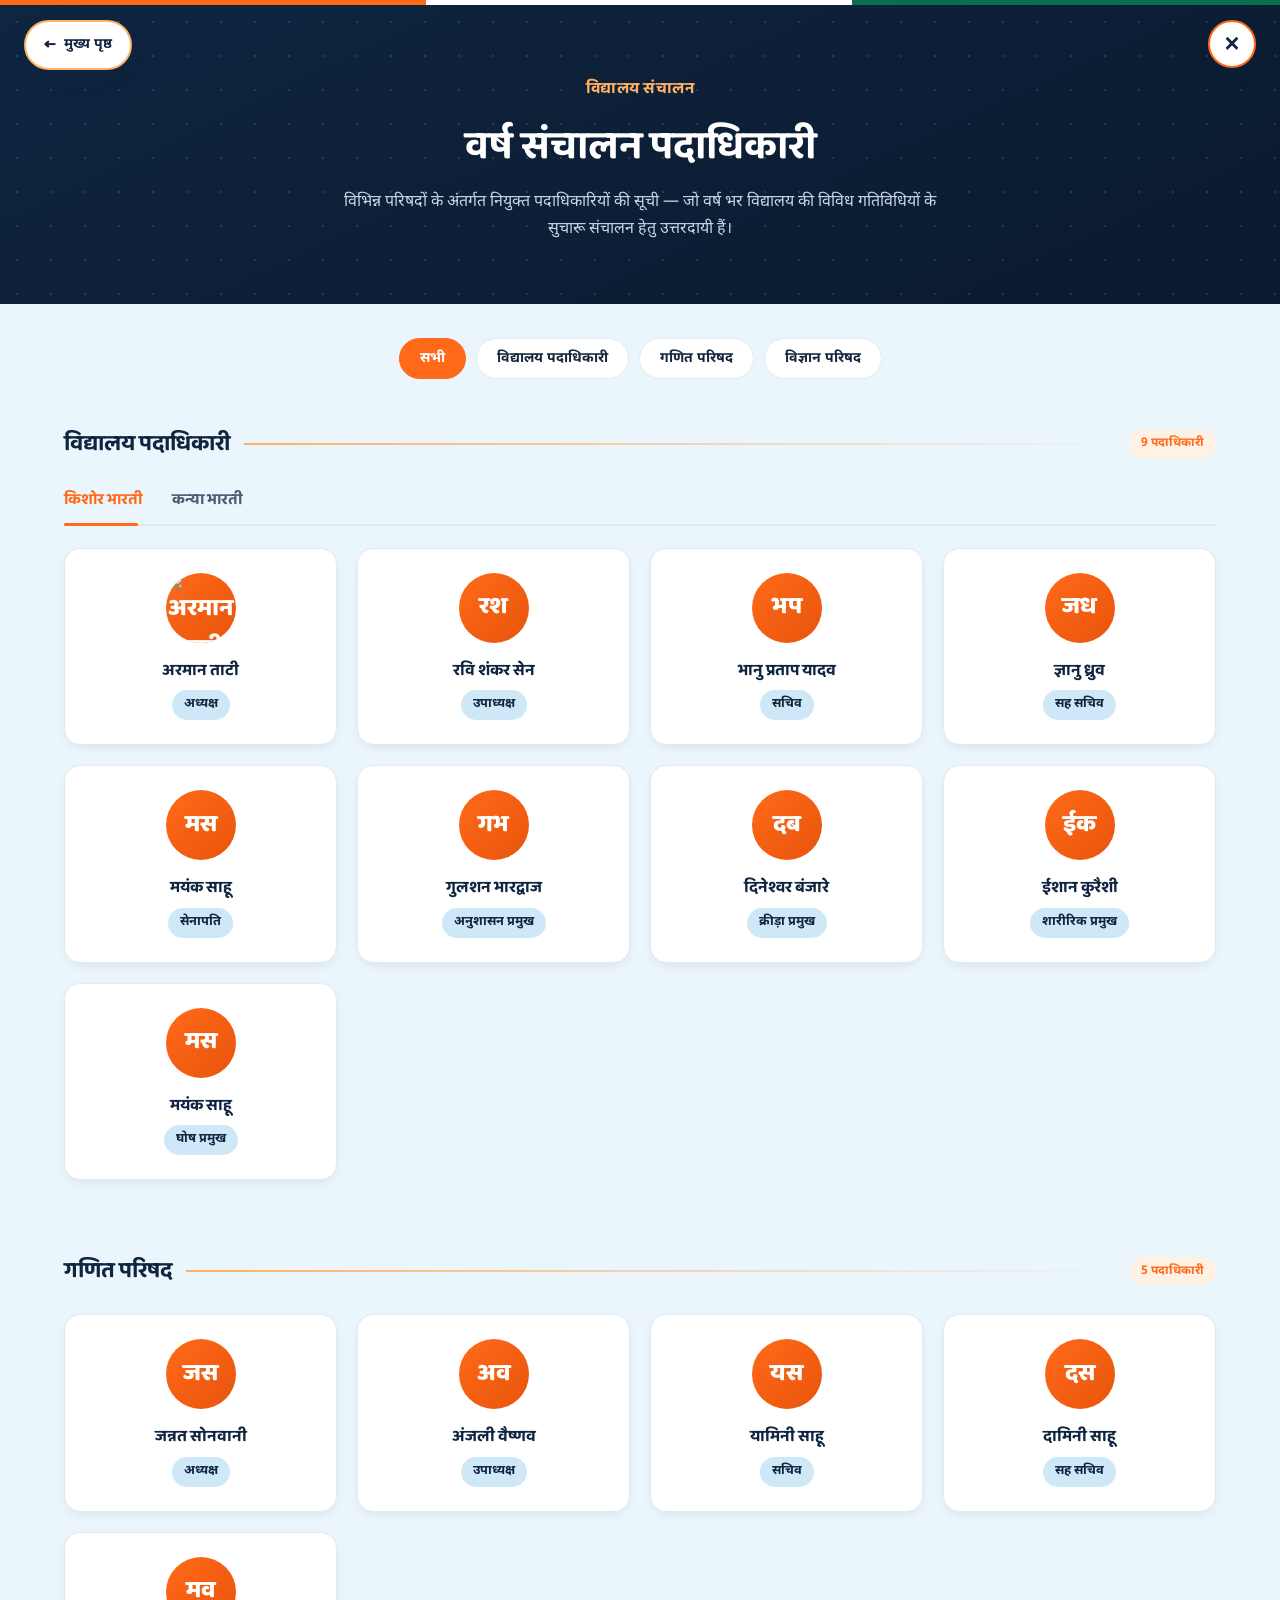
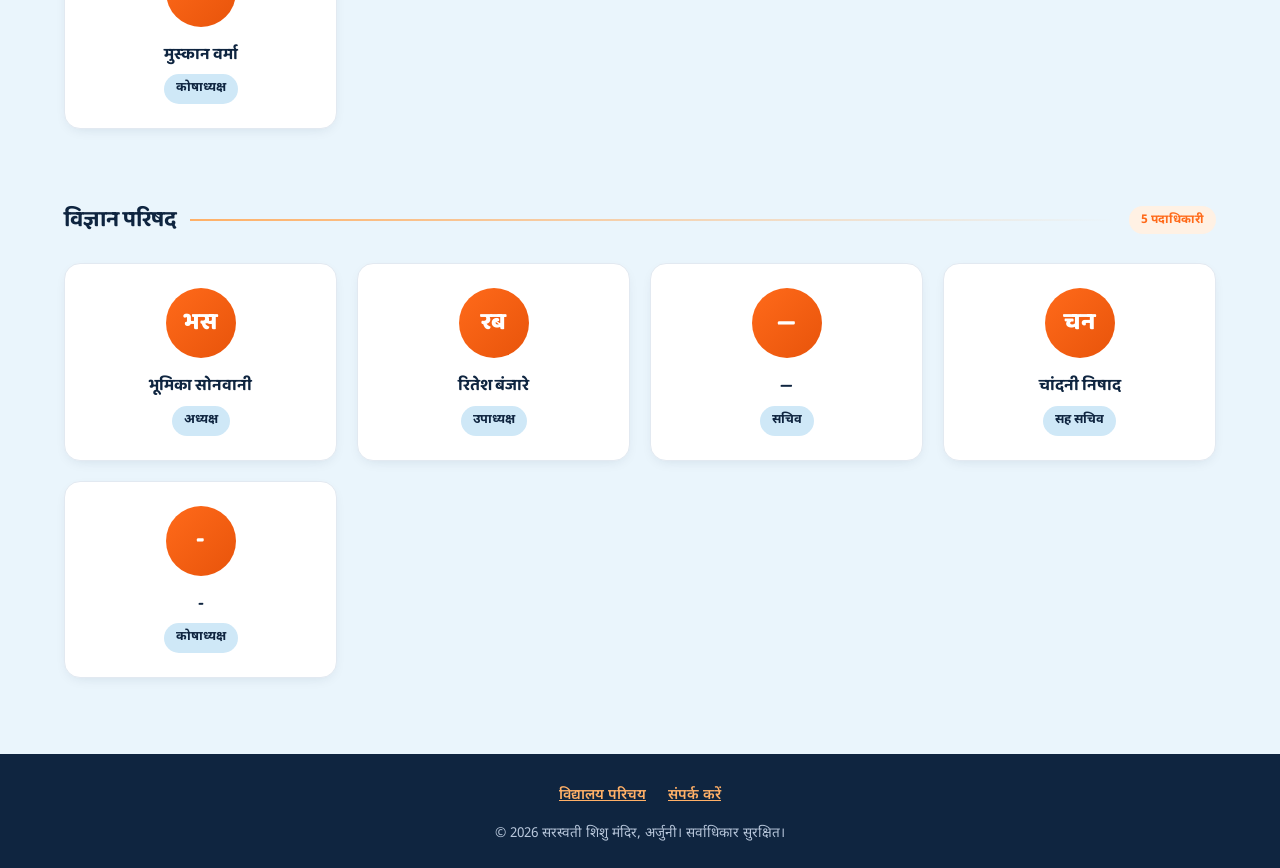
==== padadhikari.html @ 6538bbbd "Change photo URL for अरमान ताटी Updated the photo URL for 'अरमान ताटी' in the members list." ====
<!DOCTYPE html>
<html lang="hi">
<head>
<meta charset="UTF-8">
<meta name="viewport" content="width=device-width, initial-scale=1.0">
<title>वार्षिक संचालन पदाधिकारी | सरस्वती शिशु मंदिर, अर्जुनी</title>
<meta name="description" content="सरस्वती शिशु मंदिर, अर्जुनी की विभिन्न परिषदों के वार्षिक संचालन पदाधिकारियों की सूची।">
<meta name="theme-color" content="#0F2540">

<link rel="preconnect" href="https://fonts.googleapis.com">
<link rel="preconnect" href="https://fonts.gstatic.com" crossorigin>
<link href="https://fonts.googleapis.com/css2?family=Baloo+2:wght@500;600;700;800&family=Noto+Sans+Devanagari:wght@400;500;600;700;800&display=swap" rel="stylesheet">
<link rel="stylesheet" href="https://cdnjs.cloudflare.com/ajax/libs/font-awesome/6.5.1/css/all.min.css">

<style>
/* =============================================================
   वार्षिक संचालन पदाधिकारी — यह पेज मुख्य वेबसाइट के समान रंग-योजना
   (साफरन / नेवी / स्काई) और टाइपोग्राफी का उपयोग करता है, ताकि
   दोनों पेज एक ही ब्रांड अनुभव दें। यह पूरी तरह स्वतंत्र सिंगल फ़ाइल है।
   ============================================================= */
:root{
  --saffron:#FF6A1A; --saffron-light:#FFB067; --saffron-soft:#FFF1E4;
  --navy:#0F2540; --navy-light:#1B3A5E; --sky:#EAF5FC; --sky-mid:#CFE8F7;
  --gold:#C89B3C; --green-accent:#0B6E4F; --white:#FFFFFF; --ink:#16263D; --ink-soft:#4C5C72;
  --border-soft:#E2E9F1; --bg:#fff; --bg-alt:var(--sky); --surface:#fff;
  --shadow:0 10px 30px -12px rgba(15,37,64,.18); --shadow-sm:0 4px 14px -6px rgba(15,37,64,.15);
  --font-display:'Baloo 2','Noto Sans Devanagari',sans-serif; --font-body:'Noto Sans Devanagari','Baloo 2',sans-serif;
  --radius-md:16px; --radius-lg:26px; --transition:.35s cubic-bezier(.4,0,.2,1);
}
*{box-sizing:border-box;margin:0;padding:0}
body{font-family:var(--font-body);background:var(--bg-alt);color:var(--ink);line-height:1.7}
h1,h2,h3,h4{font-family:var(--font-display);color:var(--navy)}
.container{max-width:1200px;margin:0 auto;padding:0 24px}
:focus-visible{outline:3px solid var(--saffron);outline-offset:3px}

.tricolor-strip{height:5px;width:100%;background:linear-gradient(90deg,var(--saffron) 0 33.3%,#fff 33.3% 66.6%,var(--green-accent) 66.6% 100%)}

/* ---- Page header / hero ---- */
.page-hero{
  position:relative; background:linear-gradient(155deg,var(--navy),#0a1a2e);
  padding:70px 0 60px; color:#fff; text-align:center; overflow:hidden;
}
.page-hero::before{
  content:''; position:absolute; inset:0; opacity:.12; background-size:34px 34px;
  background-image: radial-gradient(circle, #fff 1.5px, transparent 1.5px);
}
.page-hero .eyebrow{color:var(--saffron-light); font-weight:700; font-family:var(--font-display); letter-spacing:.5px}
.page-hero h1{font-size:clamp(1.6rem,3.6vw,2.5rem); color:#fff; margin:10px 0 8px; position:relative}
.page-hero p{color:#C8D6E8; max-width:600px; margin:0 auto; position:relative}

.close-btn{
  position:fixed; top:20px; right:24px; z-index:600;
  width:48px; height:48px; border-radius:50%; background:var(--white); color:var(--navy);
  display:flex; align-items:center; justify-content:center; font-size:1.6rem; line-height:1; text-decoration:none;
  box-shadow:var(--shadow); transition:var(--transition); border:2px solid var(--saffron); font-family:Arial,sans-serif; font-weight:700;
}
.close-btn:hover{background:var(--saffron); color:#fff; transform:rotate(90deg)}

.home-link{
  position:fixed; top:20px; left:24px; z-index:600;
  display:flex; align-items:center; gap:8px; padding:11px 18px; border-radius:30px;
  background:var(--white); color:var(--navy); font-weight:700; font-size:.88rem; text-decoration:none;
  box-shadow:var(--shadow); transition:var(--transition); border:2px solid var(--saffron-light);
}
.home-link:hover{background:var(--saffron); color:#fff; border-color:var(--saffron)}
.home-link span.arrow{font-size:1.05rem; line-height:1}

/* ---- Filters ---- */
.filter-bar{ padding:34px 0 10px; }
.filter-chips{display:flex;flex-wrap:wrap;gap:10px;justify-content:center}
.filter-chip{
  padding:10px 20px; border-radius:30px; font-weight:700; font-size:.88rem; font-family:var(--font-body);
  background:var(--surface); border:1px solid var(--border-soft); transition:var(--transition); cursor:pointer; color:var(--ink);
}
.filter-chip:hover{border-color:var(--saffron); color:var(--saffron)}
.filter-chip.active{background:var(--saffron); color:#fff; border-color:var(--saffron)}

/* ---- Sliding-underline gender tabs (केवल विद्यालय पदाधिकारी के अंदर उपयोग होता है) ---- */
.gender-tabs-wrap{
  display:flex; align-items:center; gap:30px; margin-bottom:22px;
  border-bottom:2px solid var(--border-soft); position:relative;
}
.gender-tab{
  font-family:var(--font-display); font-weight:700; font-size:.98rem; color:var(--ink-soft);
  cursor:pointer; transition:var(--transition); user-select:none; padding:0 0 12px; background:none; border:none;
}
.gender-tab:hover{color:var(--saffron)}
.gender-tab.active{color:var(--saffron)}
.gender-tabs-underline{
  position:absolute; bottom:-2px; left:0; height:3px; background:var(--saffron);
  border-radius:3px; transition:left .35s cubic-bezier(.4,0,.2,1), width .35s cubic-bezier(.4,0,.2,1);
}

/* ---- Council sections ---- */
.council-block{padding:36px 0}
.council-title{
  display:flex; align-items:center; gap:14px; margin-bottom:24px;
}
.council-title h2{font-size:1.4rem}
.council-title .line{flex:1; height:2px; background:linear-gradient(90deg,var(--saffron-light),transparent)}
.council-badge{
  font-size:.75rem; font-weight:700; background:var(--saffron-soft); color:var(--saffron);
  padding:4px 12px; border-radius:20px;
}

.officer-grid{display:grid; grid-template-columns:repeat(auto-fill,minmax(230px,1fr)); gap:20px}
.officer-card{
  background:var(--surface); border:1px solid var(--border-soft); border-radius:var(--radius-md);
  padding:24px 20px; text-align:center; box-shadow:var(--shadow-sm); transition:var(--transition);
}
.officer-card:hover{transform:translateY(-6px); box-shadow:var(--shadow); border-color:var(--saffron)}
.officer-avatar{
  width:70px; height:70px; border-radius:50%; margin:0 auto 14px; display:flex; align-items:center; justify-content:center;
  background:linear-gradient(135deg,var(--saffron),#E8540B); color:#fff; font-size:1.5rem; font-family:var(--font-display); font-weight:800;
  overflow:hidden;
}
.officer-avatar img{width:100%; height:100%; object-fit:cover; display:block}
.officer-card h3{font-size:1.02rem; margin-bottom:6px}
.officer-post{
  display:inline-block; font-size:.8rem; font-weight:700; color:var(--navy); background:var(--sky-mid);
  padding:4px 12px; border-radius:20px;
}

.empty-msg{text-align:center; color:var(--ink-soft); padding:40px 0}

footer{background:var(--navy); color:#B7C6DA; text-align:center; padding:30px 24px 22px; margin-top:40px; font-size:.85rem}
footer a{color:var(--saffron-light); font-weight:600}
.footer-links{display:flex; gap:22px; justify-content:center; margin-bottom:14px; flex-wrap:wrap}
.footer-links a{font-size:.9rem}
</style>
</head>
<body>

<a href="index.html" class="home-link" aria-label="मुख्य पृष्ठ पर जाएँ" title="मुख्य पृष्ठ पर जाएँ">
  <span class="arrow">&larr;</span> मुख्य पृष्ठ
</a>

<a href="index.html" class="close-btn" aria-label="मुख्य पृष्ठ पर वापस जाएँ" title="बंद करें">
  &times;
</a>

<div class="tricolor-strip"></div>

<header class="page-hero">
  <div class="container">
    <span class="eyebrow">विद्यालय संचालन</span>
    <h1>वर्ष संचालन पदाधिकारी</h1>
    <p>विभिन्न परिषदों के अंतर्गत नियुक्त पदाधिकारियों की सूची — जो वर्ष भर विद्यालय की विविध गतिविधियों के सुचारू संचालन हेतु उत्तरदायी हैं।</p>
  </div>
</header>

<section class="filter-bar container">
  <div class="filter-chips" id="filterChips"></div>
</section>

<main class="container" id="councilsWrap"></main>

<footer>
  <div class="footer-links">
    <a href="index.html#intro">विद्यालय परिचय</a>
    <a href="index.html#contact">संपर्क करें</a>
  </div>
  <p>&copy; <span id="yr"></span> सरस्वती शिशु मंदिर, अर्जुनी। सर्वाधिकार सुरक्षित।</p>
</footer>

<script>
/* =============================================================
   DATA — यहाँ से जोड़ें / बदलें
   -------------------------------------------------------------
   नई परिषद जोड़नी हो तो COUNCILS सूची में नया ऑब्जेक्ट जोड़ें।
   हर परिषद में members सूची में { name, post, gender } जोड़ते जाएँ —
   gender की वैल्यू "boy" (किशोर भारती) या "girl" (कन्या भारती) होनी
   चाहिए, ताकि ऊपर का टॉगल सही से फ़िल्टर कर सके। जितने चाहें उतने
   पद जोड़ सकते हैं, कोई सीमा नहीं है।
   ============================================================= */
const COUNCILS = [
  {
    id: "vidyalaya",
    name: "विद्यालय पदाधिकारी",
    members: [
      { name: "अरमान ताटी", post: "अध्यक्ष", gender: "boy" , photo: "https://github.com/gulshanbhardwaj1/Saraswati-Shishu-Mandir-Arjuni/blob/main/ssmlogo.png" },
      { name: "रवि शंकर सेन", post: "उपाध्यक्ष", gender: "boy" },
      { name: "भानु प्रताप यादव", post: "सचिव", gender: "boy" },
      { name: "ज्ञानु ध्रुव", post: "सह सचिव", gender: "boy" },
      { name: "मयंक साहू", post: "सेनापति", gender: "boy" },
      { name: "गुलशन भारद्वाज", post: "अनुशासन प्रमुख", gender: "boy" },
      { name: "दिनेश्वर बंजारे", post: "क्रीड़ा प्रमुख", gender: "boy" },
      { name: "ईशान कुरैशी", post: "शारीरिक प्रमुख", gender: "boy" },
      { name: "मयंक साहू", post: "घोष प्रमुख", gender: "boy" },

      { name: "सृष्टि ध्रुव", post: "अध्यक्ष", gender: "girl" },
      { name: "शुभम", post: "उपाध्यक्ष", gender: "girl" },
      { name: "—", post: "सचिव", gender: "girl" },
      { name: "—", post: "सह सचिव", gender: "girl" },
      { name: "—", post: "सेनापति", gender: "girl" },
      { name: "कौशिल्या साहू", post: "अनुशासन प्रमुख", gender: "girl" },
      { name: "—", post: "क्रीड़ा प्रमुख", gender: "girl" },
      { name: "—", post: "शारीरिक प्रमुख", gender: "girl" },
      { name: "—", post: "घोष प्रमुख", gender: "girl" }
    ]
  },
  {
    id: "ganit",
    name: "गणित परिषद",
    members: [
      { name: "जन्नत सोनवानी", post: "अध्यक्ष" },
      { name: "अंजली वैष्णव", post: "उपाध्यक्ष" },
      { name: "यामिनी साहू", post: "सचिव" },
      { name: "दामिनी साहू", post: "सह सचिव" },
      { name: "मुस्कान वर्मा", post: "कोषाध्यक्ष" }
    ]
  },
  {
    id: "vigyan",
    name: "विज्ञान परिषद",
    members: [
      { name: "भूमिका सोनवानी", post: "अध्यक्ष" },
      { name: "रितेश बंजारे", post: "उपाध्यक्ष" },
      { name: "—", post: "सचिव" },
      { name: "चांदनी निषाद", post: "सह सचिव" },
      { name: "-", post: "कोषाध्यक्ष" }
    ]
  },
];

/* ---- Render logic (इसमें बदलाव करने की आवश्यकता नहीं) ---- */
const wrap = document.getElementById("councilsWrap");
const chipsWrap = document.getElementById("filterChips");

function initials(name){
  return name.trim().split(/\s+/).slice(0,2).map(w => w[0]).join("");
}

function renderChips(){
  chipsWrap.innerHTML = "";
  const allChip = document.createElement("button");
  allChip.className = "filter-chip active";
  allChip.textContent = "सभी";
  allChip.dataset.filter = "सभी";
  allChip.addEventListener("click", () => setFilter("सभी", allChip));
  chipsWrap.appendChild(allChip);

  COUNCILS.forEach(c => {
    const chip = document.createElement("button");
    chip.className = "filter-chip";
    chip.textContent = c.name;
    chip.dataset.filter = c.id;
    chip.addEventListener("click", () => setFilter(c.id, chip));
    chipsWrap.appendChild(chip);
  });
}

let currentFilter = "सभी";
// यह गेंडर टैब सिर्फ "vidyalaya" परिषद के अंदर काम करता है, बाकी सभी परिषदें
// हमेशा अपने सभी सदस्य (भैया + बहन दोनों) सामान्य रूप से दिखाती हैं।
let vidyalayaGender = "boy";

function setFilter(id, btn){
  document.querySelectorAll(".filter-chip").forEach(c => c.classList.remove("active"));
  btn.classList.add("active");
  currentFilter = id;
  render(id);
}

function avatarHTML(m){
  // अगर member ऑब्जेक्ट में "photo" (image URL) दिया गया है तो असली फ़ोटो दिखेगी,
  // वरना पहले जैसे नाम के इनिशियल्स (शॉर्ट-फॉर्म) दिखेंगे।
  return m.photo
    ? `<img src="${m.photo}" alt="${m.name}" loading="lazy">`
    : initials(m.name);
}

function buildGenderTabs(container, activeGender, onChange){
  const tabsWrap = document.createElement("div");
  tabsWrap.className = "gender-tabs-wrap";
  tabsWrap.innerHTML = `
    <button class="gender-tab" data-gender="boy">किशोर भारती </button>
    <button class="gender-tab" data-gender="girl">कन्या भारती </button>
    <span class="gender-tabs-underline"></span>`;
  container.appendChild(tabsWrap);

  const tabs = tabsWrap.querySelectorAll(".gender-tab");
  const underline = tabsWrap.querySelector(".gender-tabs-underline");

  function moveUnderline(tabEl){
    underline.style.left = tabEl.offsetLeft + "px";
    underline.style.width = tabEl.offsetWidth + "px";
  }

  tabs.forEach(tab => {
    tab.classList.toggle("active", tab.dataset.gender === activeGender);
    tab.addEventListener("click", () => onChange(tab.dataset.gender));
  });

  // DOM में जुड़ने के बाद ही सही चौड़ाई/स्थिति मिलती है, इसलिए अगले फ्रेम में खिसकाएँ
  requestAnimationFrame(() => {
    const active = tabsWrap.querySelector(".gender-tab.active");
    if (active) moveUnderline(active);
  });
}

function renderGrid(grid, members){
  grid.innerHTML = "";
  members.forEach(m => {
    const card = document.createElement("div");
    card.className = "officer-card";
    card.innerHTML = `
      <div class="officer-avatar">${avatarHTML(m)}</div>
      <h3>${m.name}</h3>
      <span class="officer-post">${m.post}</span>`;
    grid.appendChild(card);
  });
}

function render(filter = "सभी"){
  wrap.innerHTML = "";
  const list = filter === "सभी" ? COUNCILS : COUNCILS.filter(c => c.id === filter);

  if (!list.length){
    wrap.innerHTML = '<p class="empty-msg">इस परिषद हेतु अभी कोई जानकारी उपलब्ध नहीं है।</p>';
    return;
  }

  let totalShown = 0;

  list.forEach(council => {
    const isVidyalaya = council.id === "vidyalaya";
    const members = isVidyalaya
      ? council.members.filter(m => m.gender === vidyalayaGender)
      : council.members;
    if (!members.length) return;
    totalShown += members.length;

    const block = document.createElement("section");
    block.className = "council-block";
    block.innerHTML = `
      <div class="council-title">
        <h2>${council.name}</h2>
        <span class="line"></span>
        <span class="council-badge">${members.length} पदाधिकारी</span>
      </div>`;

    if (isVidyalaya){
      buildGenderTabs(block, vidyalayaGender, (g) => {
        vidyalayaGender = g;
        render(currentFilter);
      });
    }

    const grid = document.createElement("div");
    grid.className = "officer-grid";
    block.appendChild(grid);
    renderGrid(grid, members);

    wrap.appendChild(block);
  });

  if (!totalShown){
    wrap.innerHTML = '<p class="empty-msg">इस श्रेणी हेतु अभी कोई जानकारी उपलब्ध नहीं है।</p>';
  }
}

document.getElementById("yr").textContent = new Date().getFullYear();
renderChips();
render();
</script>
</body>
</html>
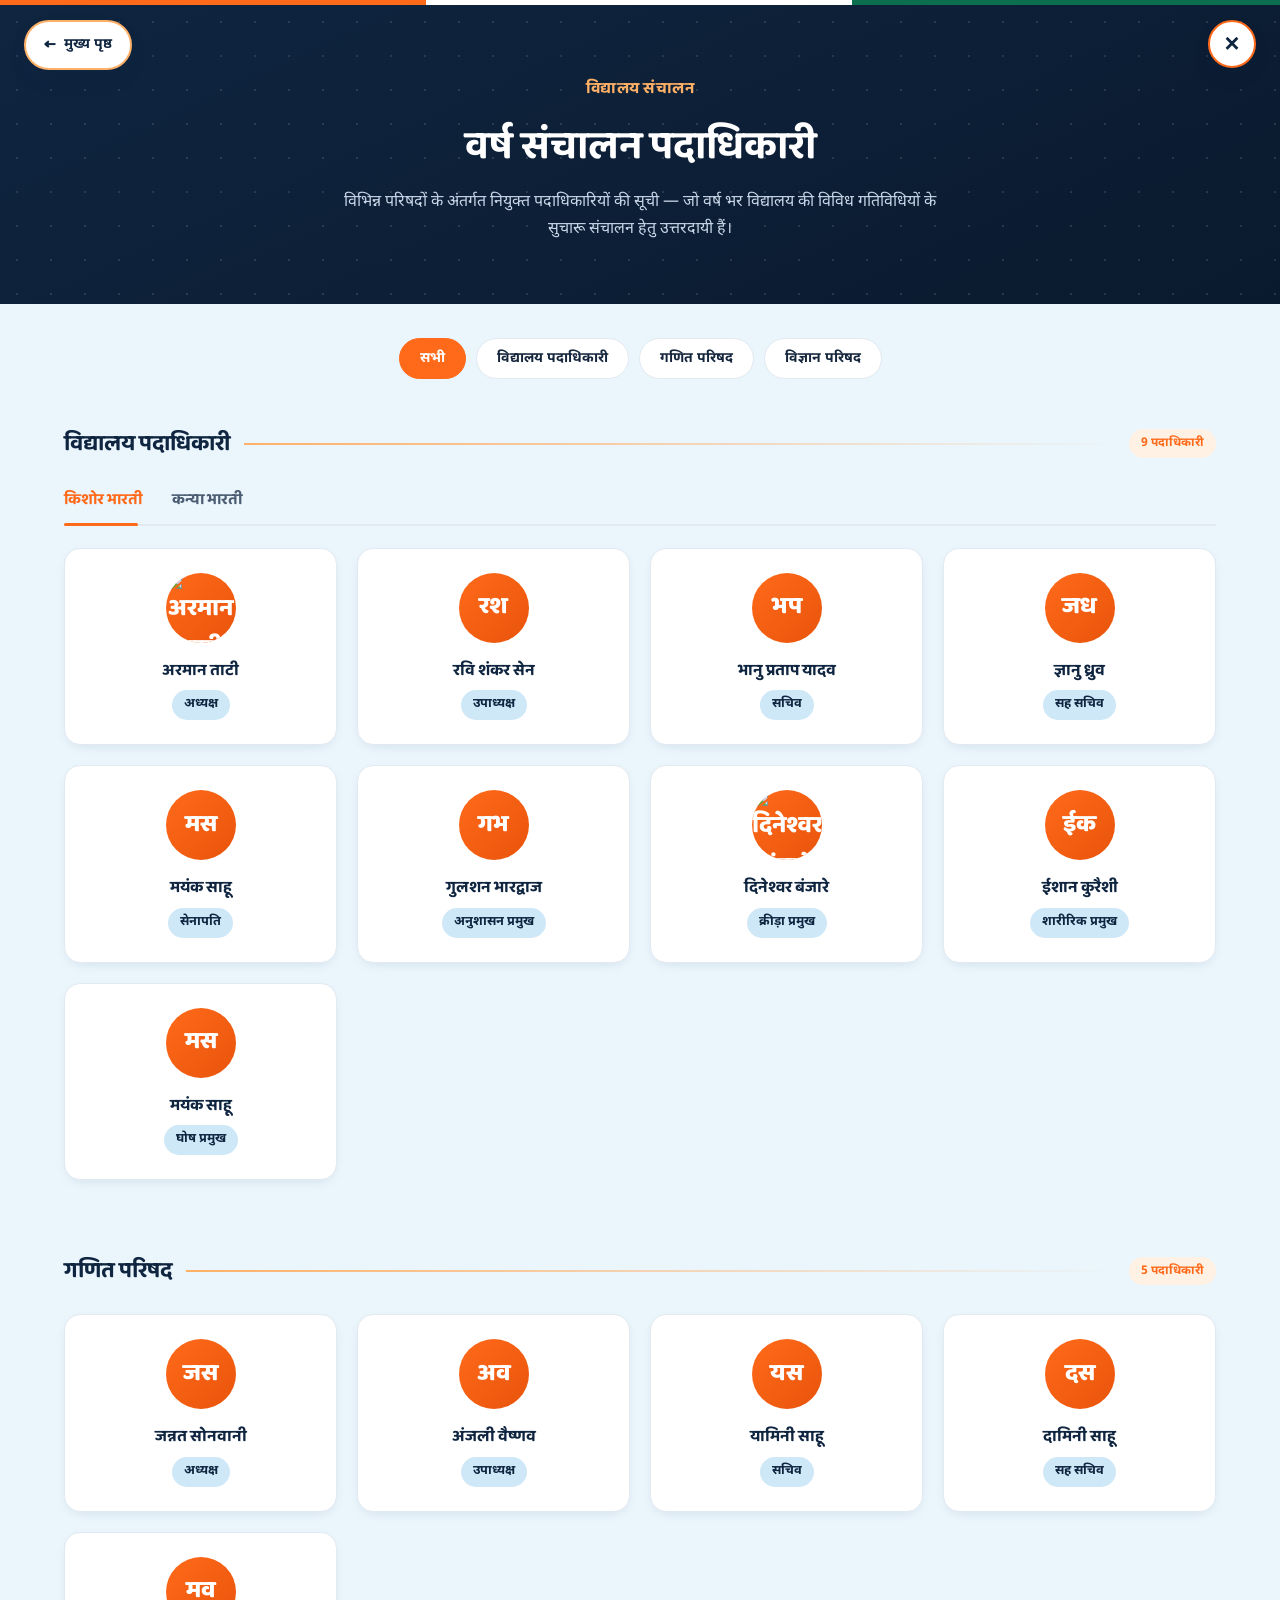
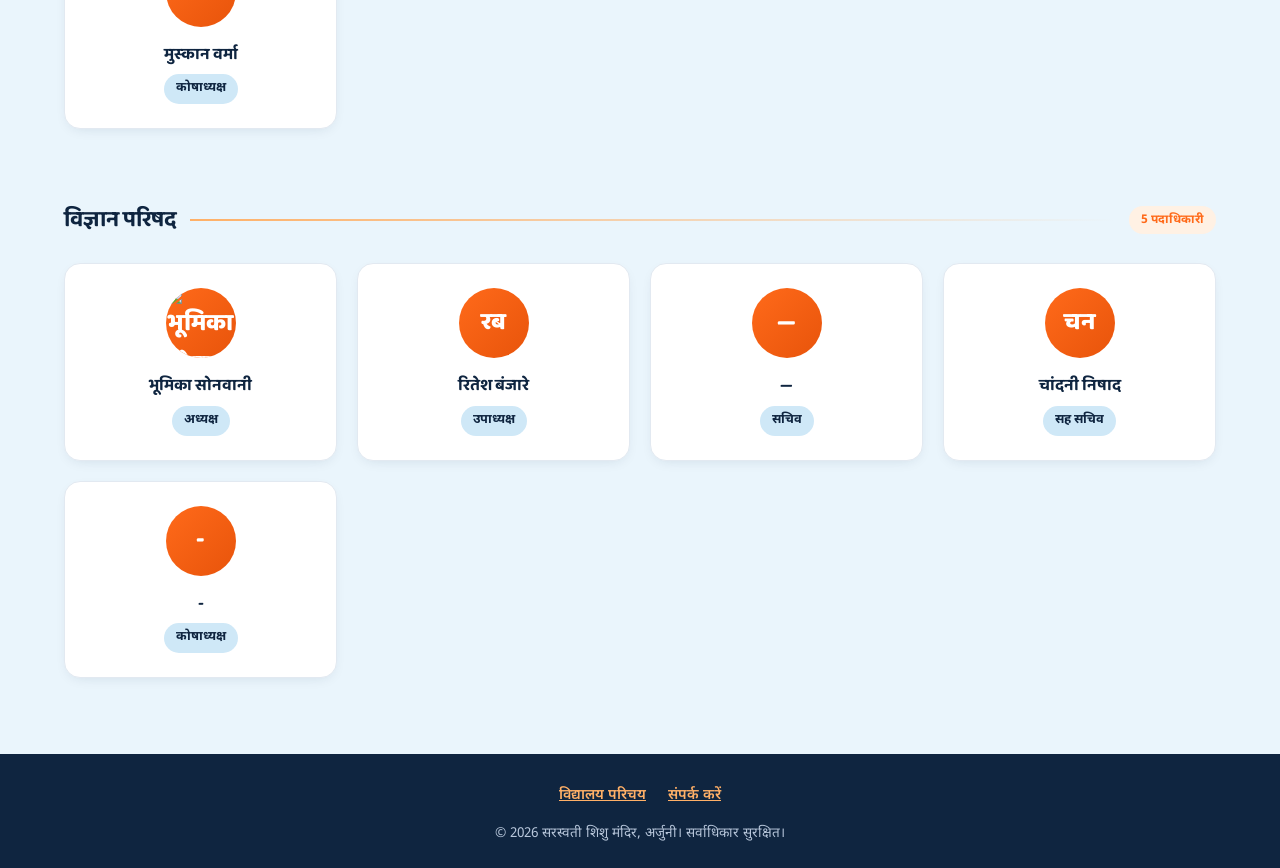
==== commit aedafc5b: "Add photos for members in vidyalaya and vigyan councils Updated member details with photos for vario" ====
--- a/padadhikari.html
+++ b/padadhikari.html
@@ -178,17 +178,17 @@
     id: "vidyalaya",
     name: "विद्यालय पदाधिकारी",
     members: [
-      { name: "अरमान ताटी", post: "अध्यक्ष", gender: "boy" , photo: "https://github.com/gulshanbhardwaj1/Saraswati-Shishu-Mandir-Arjuni/blob/main/ssmlogo.png" },
-      { name: "रवि शंकर सेन", post: "उपाध्यक्ष", gender: "boy" },
+      { name: "अरमान ताटी", post: "अध्यक्ष", gender: "boy" , photo: "https://github.com/gulshanbhardwaj1/Saraswati-Shishu-Mandir-Arjuni/blob/main/all-images/Kishor%20Bharati%20adhyaksh.jpg" },
+      { name: "रवि शंकर सेन", post: "उपाध्यक्ष", gender: "boy", photo:""},
       { name: "भानु प्रताप यादव", post: "सचिव", gender: "boy" },
       { name: "ज्ञानु ध्रुव", post: "सह सचिव", gender: "boy" },
       { name: "मयंक साहू", post: "सेनापति", gender: "boy" },
-      { name: "गुलशन भारद्वाज", post: "अनुशासन प्रमुख", gender: "boy" },
-      { name: "दिनेश्वर बंजारे", post: "क्रीड़ा प्रमुख", gender: "boy" },
+      { name: "गुलशन भारद्वाज", post: "अनुशासन प्रमुख", gender: "boy" , photo:""},
+      { name: "दिनेश्वर बंजारे", post: "क्रीड़ा प्रमुख", gender: "boy", photo: "https://github.com/gulshanbhardwaj1/Saraswati-Shishu-Mandir-Arjuni/blob/main/all-images/KridaPramukh.jpg"},
       { name: "ईशान कुरैशी", post: "शारीरिक प्रमुख", gender: "boy" },
       { name: "मयंक साहू", post: "घोष प्रमुख", gender: "boy" },
 
-      { name: "सृष्टि ध्रुव", post: "अध्यक्ष", gender: "girl" },
+      { name: "सृष्टि ध्रुव", post: "अध्यक्ष", gender: "girl" , photo: "https://github.com/gulshanbhardwaj1/Saraswati-Shishu-Mandir-Arjuni/blob/main/all-images/%20KanyaBharatiadhyaksh.jpg" },
       { name: "शुभम", post: "उपाध्यक्ष", gender: "girl" },
       { name: "—", post: "सचिव", gender: "girl" },
       { name: "—", post: "सह सचिव", gender: "girl" },
@@ -214,7 +214,7 @@
     id: "vigyan",
     name: "विज्ञान परिषद",
     members: [
-      { name: "भूमिका सोनवानी", post: "अध्यक्ष" },
+      { name: "भूमिका सोनवानी", post: "अध्यक्ष" , photo: "https://github.com/gulshanbhardwaj1/Saraswati-Shishu-Mandir-Arjuni/blob/main/all-images/%20vigyan%20Parishad%20adhyaksh.jpg"},
       { name: "रितेश बंजारे", post: "उपाध्यक्ष" },
       { name: "—", post: "सचिव" },
       { name: "चांदनी निषाद", post: "सह सचिव" },
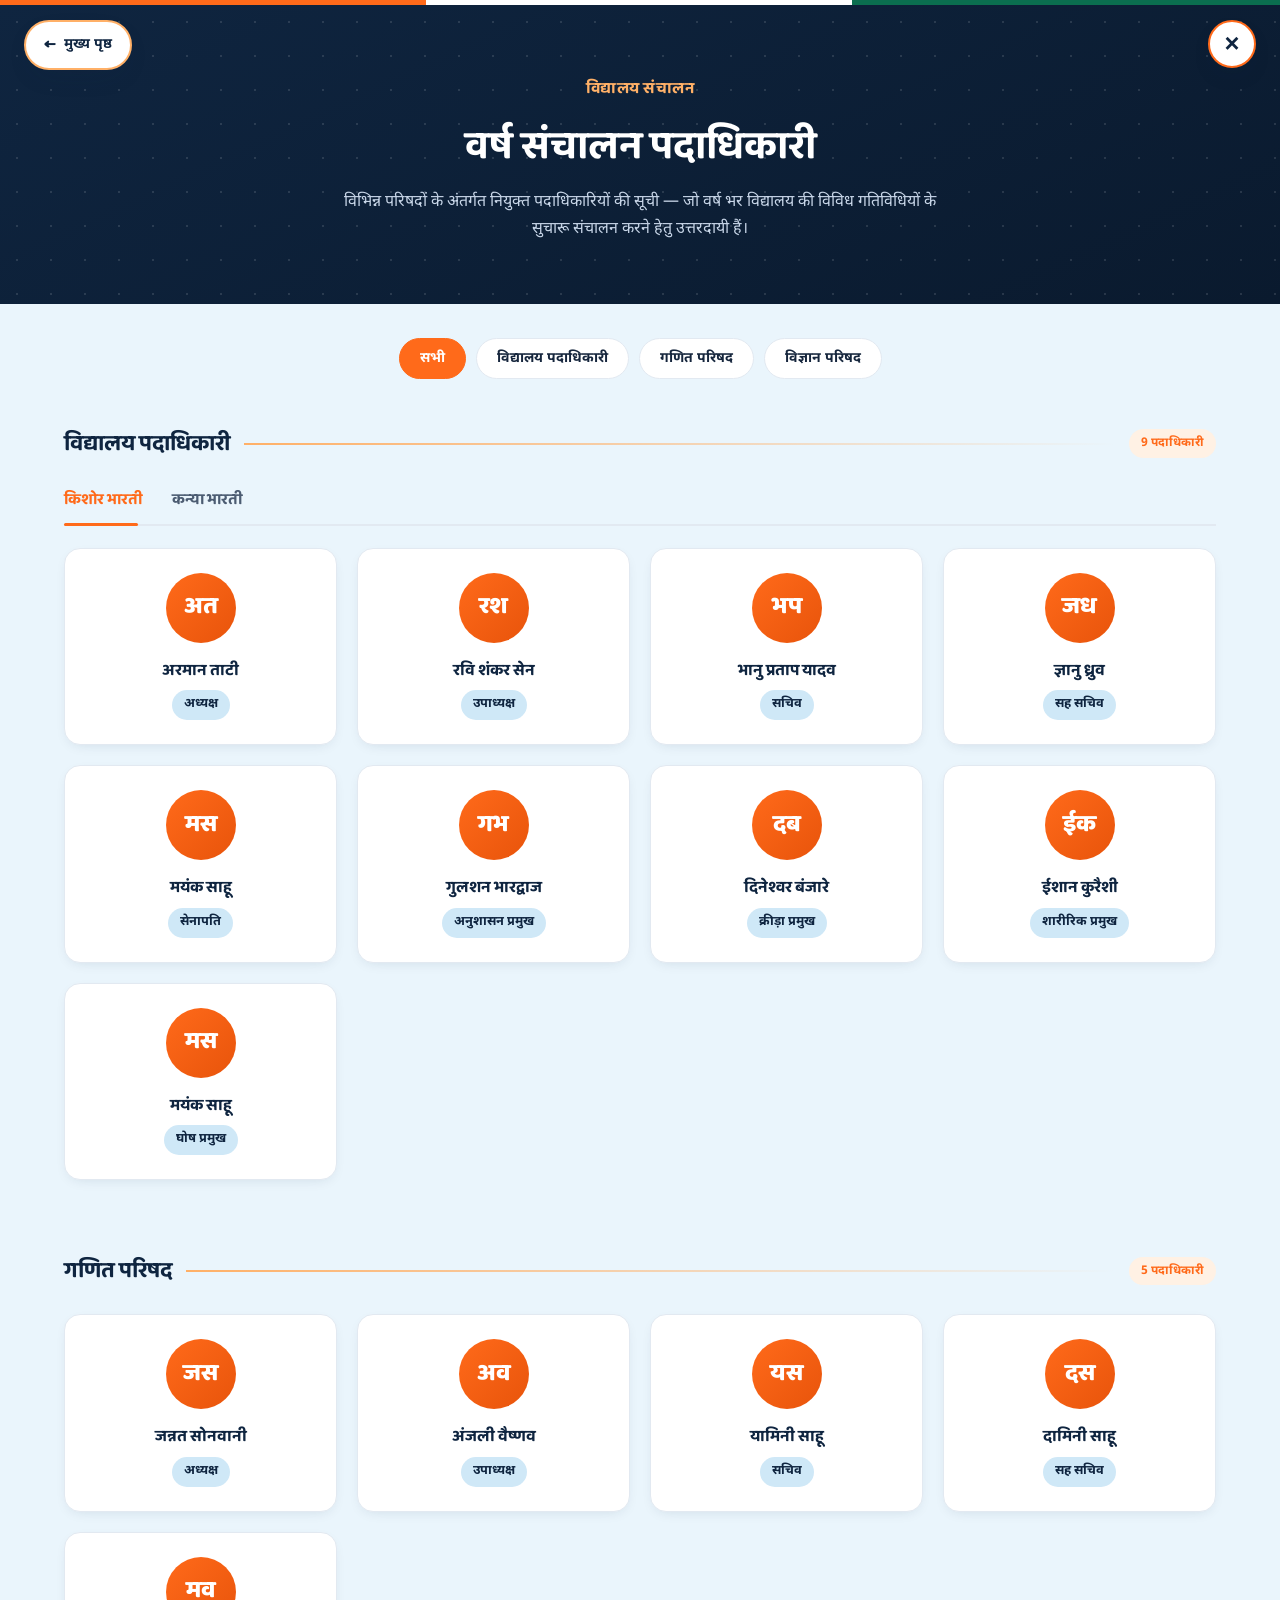
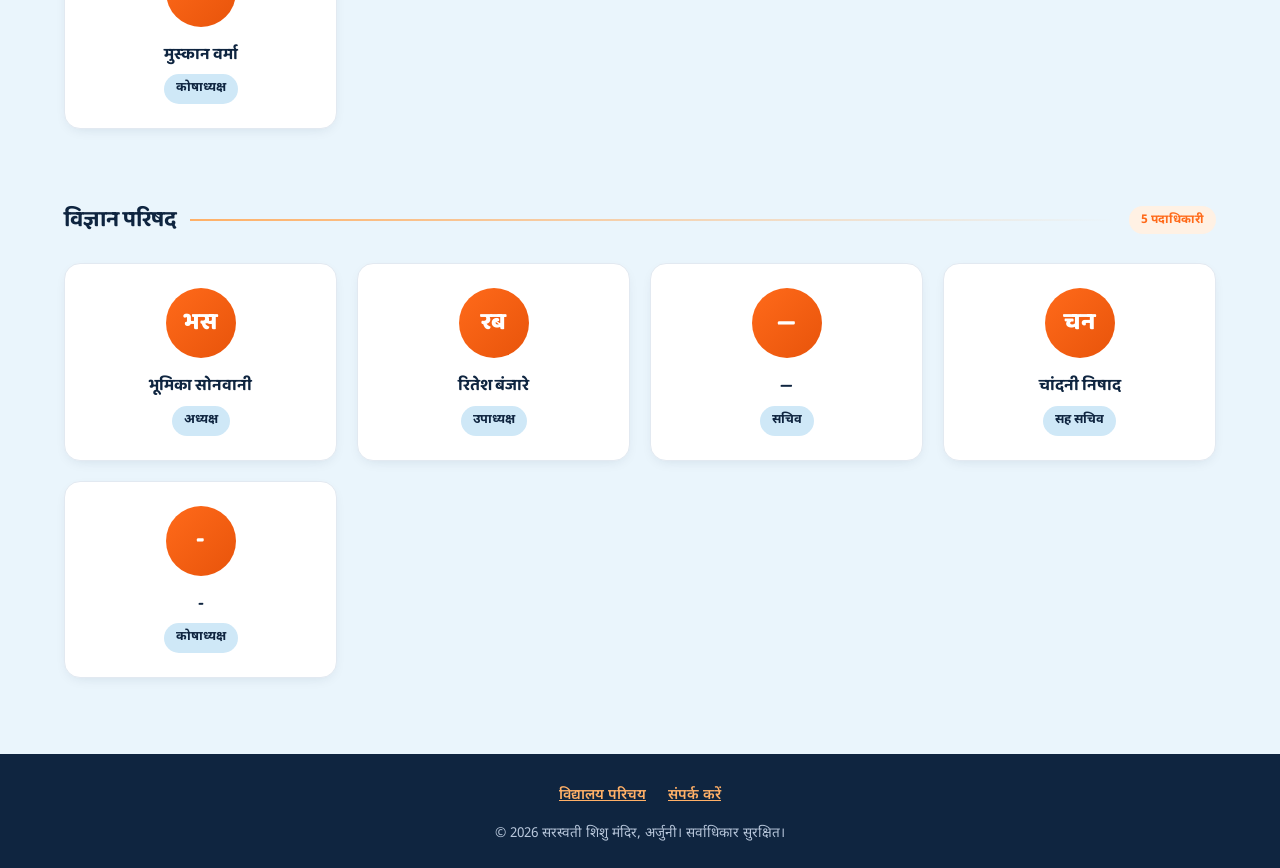
==== commit b17496cd: "Revise officer list and update descriptions Updated the description paragraph and added names for se" ====
--- a/padadhikari.html
+++ b/padadhikari.html
@@ -145,7 +145,7 @@
   <div class="container">
     <span class="eyebrow">विद्यालय संचालन</span>
     <h1>वर्ष संचालन पदाधिकारी</h1>
-    <p>विभिन्न परिषदों के अंतर्गत नियुक्त पदाधिकारियों की सूची — जो वर्ष भर विद्यालय की विविध गतिविधियों के सुचारू संचालन हेतु उत्तरदायी हैं।</p>
+    <p>विभिन्न परिषदों के अंतर्गत नियुक्त पदाधिकारियों की सूची — जो वर्ष भर विद्यालय की विविध गतिविधियों के सुचारू संचालन करने हेतु उत्तरदायी हैं।</p>
   </div>
 </header>
 
@@ -190,13 +190,11 @@
 
       { name: "सृष्टि ध्रुव", post: "अध्यक्ष", gender: "girl" , photo: "https://github.com/gulshanbhardwaj1/Saraswati-Shishu-Mandir-Arjuni/blob/main/all-images/%20KanyaBharatiadhyaksh.jpg" },
       { name: "शुभम", post: "उपाध्यक्ष", gender: "girl" },
-      { name: "—", post: "सचिव", gender: "girl" },
-      { name: "—", post: "सह सचिव", gender: "girl" },
-      { name: "—", post: "सेनापति", gender: "girl" },
+      { name: "लाडली बंजारे", post: "सचिव", gender: "girl" },
+      { name: "झरना वर्मा", post: "सह सचिव", gender: "girl" },
+      { name: "आस्था वर्मा", post: "सेनापति", gender: "girl" },
       { name: "कौशिल्या साहू", post: "अनुशासन प्रमुख", gender: "girl" },
-      { name: "—", post: "क्रीड़ा प्रमुख", gender: "girl" },
-      { name: "—", post: "शारीरिक प्रमुख", gender: "girl" },
-      { name: "—", post: "घोष प्रमुख", gender: "girl" }
+      { name: "—", post: "क्रीड़ा प्रमुख", gender: "girl" }
     ]
   },
   {
@@ -262,11 +260,22 @@
   render(id);
 }
 
+function toDirectImageUrl(url){
+  if (!url) return url;
+  // GitHub पर फ़ाइल खोलने पर जो लिंक मिलता है (github.com/.../blob/...) वह असल में
+  // एक HTML पेज होता है, सीधी इमेज फ़ाइल नहीं — इसलिए <img> में वह काम नहीं करता।
+  // यह फ़ंक्शन उसे अपने-आप raw.githubusercontent.com वाले सीधे इमेज लिंक में बदल देता है,
+  // ताकि GitHub से कॉपी किया हुआ सामान्य लिंक भी बिना किसी बदलाव के काम कर जाए।
+  const m = url.match(/^https:\/\/github\.com\/([^/]+)\/([^/]+)\/blob\/(.+)$/);
+  if (m) return `https://raw.githubusercontent.com/${m[1]}/${m[2]}/${m[3]}`;
+  return url;
+}
+
 function avatarHTML(m){
   // अगर member ऑब्जेक्ट में "photo" (image URL) दिया गया है तो असली फ़ोटो दिखेगी,
   // वरना पहले जैसे नाम के इनिशियल्स (शॉर्ट-फॉर्म) दिखेंगे।
   return m.photo
-    ? `<img src="${m.photo}" alt="${m.name}" loading="lazy">`
+    ? `<img src="${toDirectImageUrl(m.photo)}" alt="${m.name}" loading="lazy">`
     : initials(m.name);
 }
 
@@ -308,6 +317,14 @@
       <div class="officer-avatar">${avatarHTML(m)}</div>
       <h3>${m.name}</h3>
       <span class="officer-post">${m.post}</span>`;
+    // अगर फ़ोटो लिंक गलत हो या फ़ाइल लोड न हो पाए, तो टूटी हुई इमेज दिखने के बजाय
+    // अपने-आप वापस इनिशियल्स-वाले सर्कल पर चला जाए
+    const img = card.querySelector(".officer-avatar img");
+    if (img){
+      img.addEventListener("error", () => {
+        img.closest(".officer-avatar").innerHTML = initials(m.name);
+      }, { once: true });
+    }
     grid.appendChild(card);
   });
 }
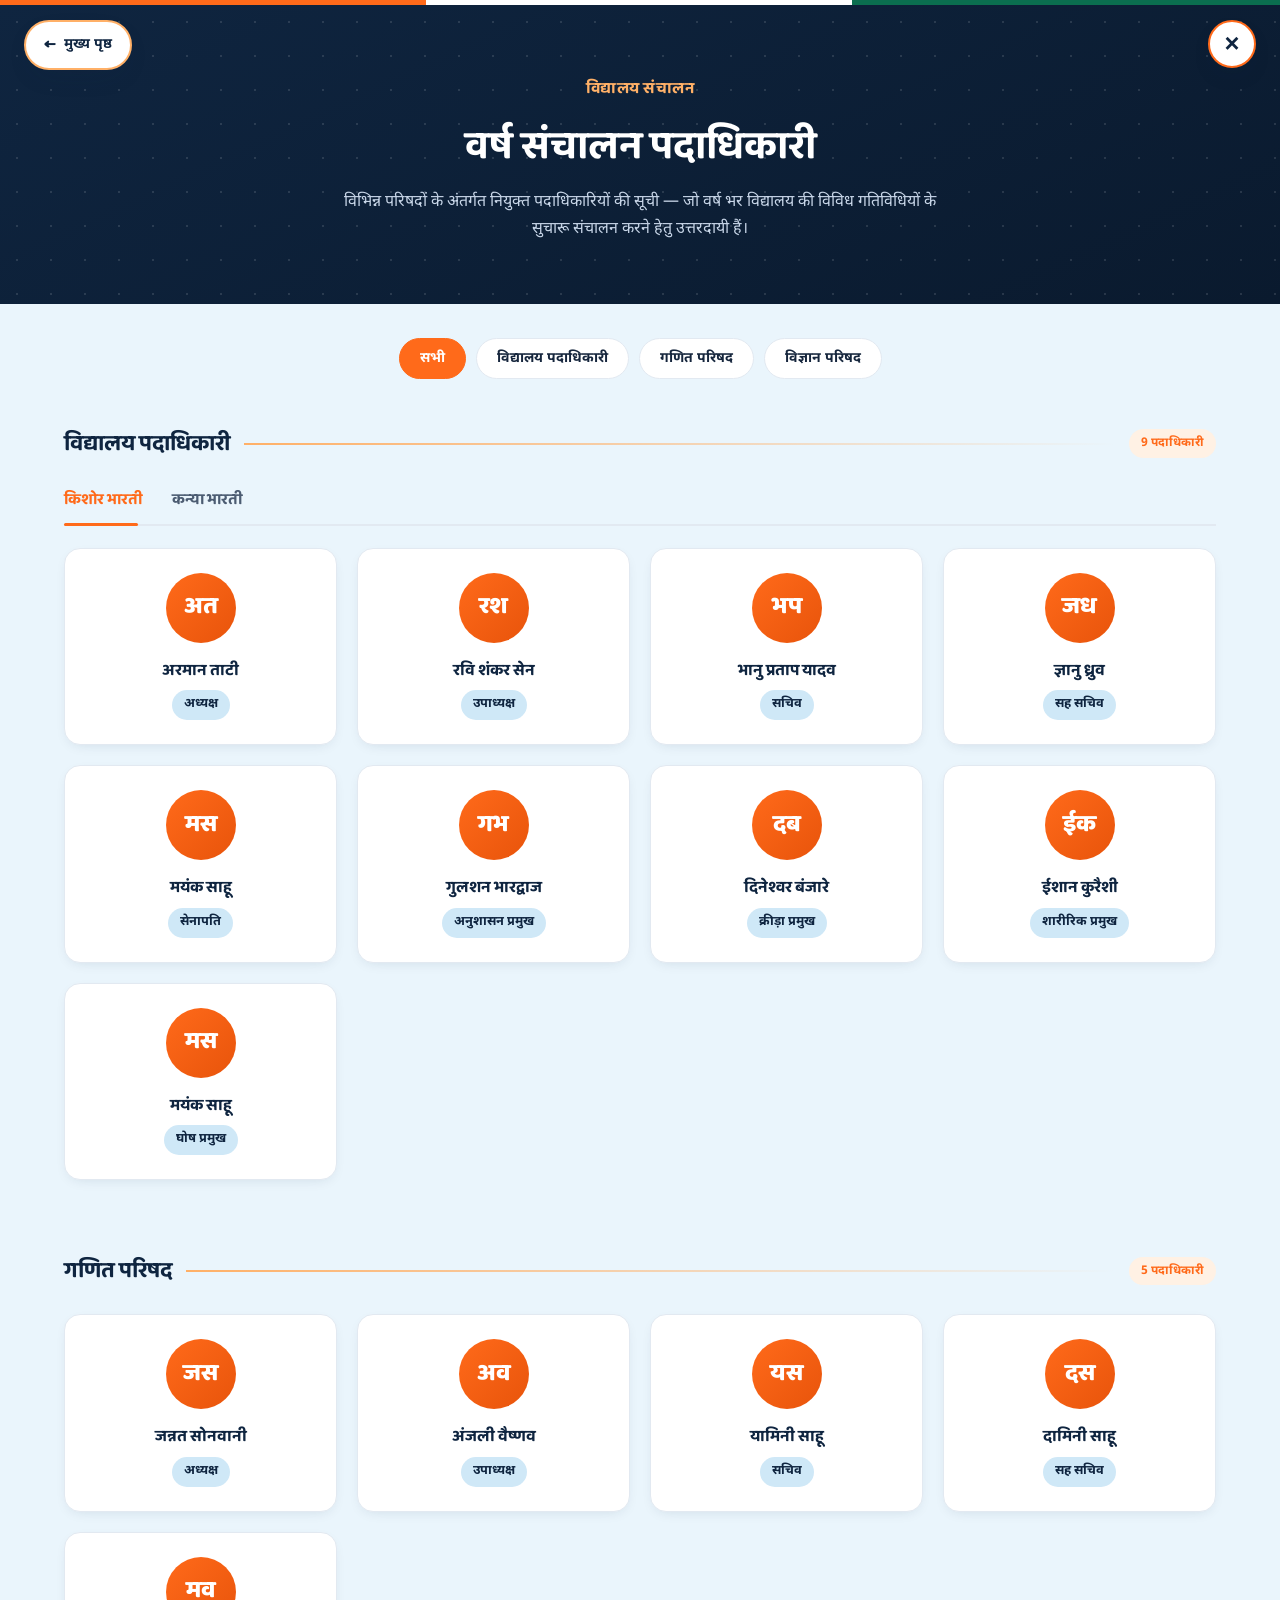
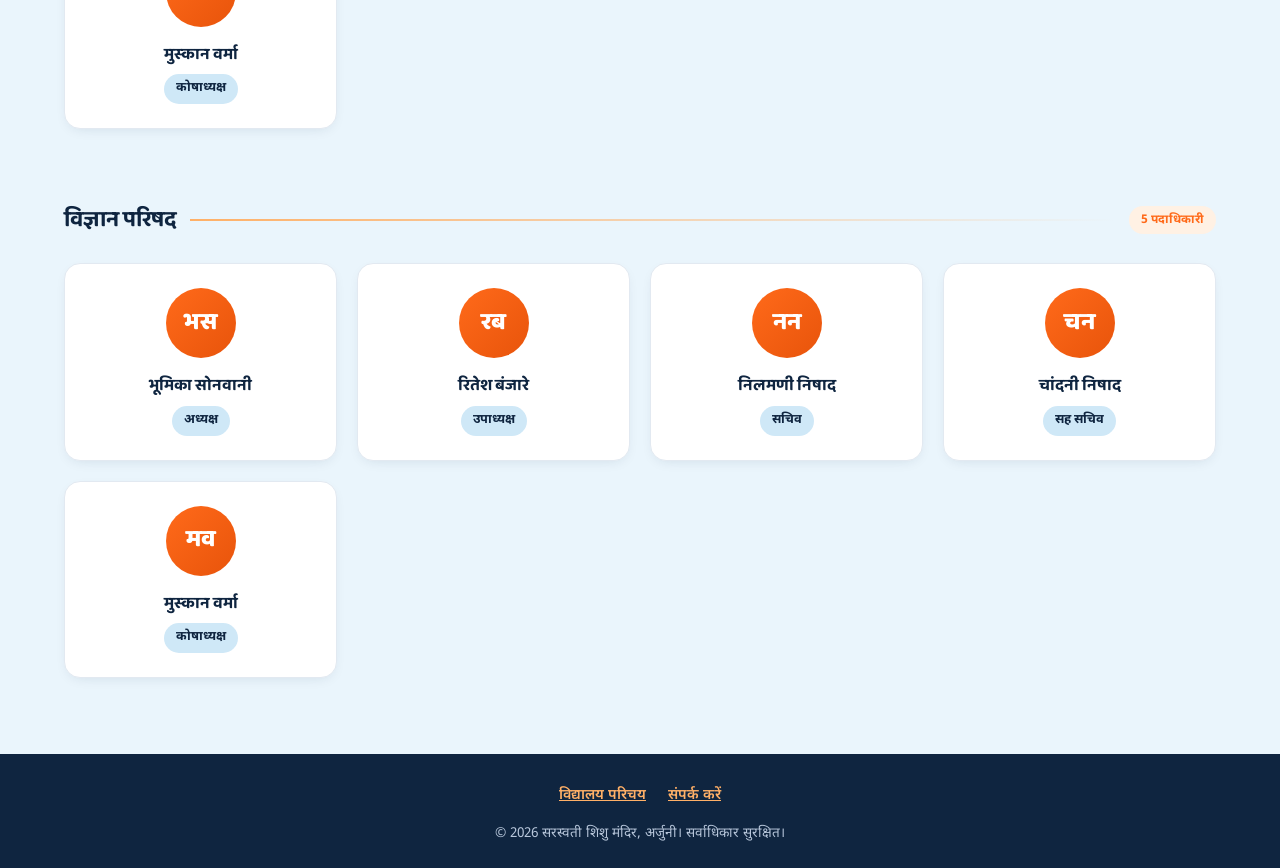
==== commit 6fb00864: "Update members of विज्ञान परिषद" ====
--- a/padadhikari.html
+++ b/padadhikari.html
@@ -214,9 +214,9 @@
     members: [
       { name: "भूमिका सोनवानी", post: "अध्यक्ष" , photo: "https://github.com/gulshanbhardwaj1/Saraswati-Shishu-Mandir-Arjuni/blob/main/all-images/%20vigyan%20Parishad%20adhyaksh.jpg"},
       { name: "रितेश बंजारे", post: "उपाध्यक्ष" },
-      { name: "—", post: "सचिव" },
+      { name: "निलमणी निषाद", post: "सचिव" },
       { name: "चांदनी निषाद", post: "सह सचिव" },
-      { name: "-", post: "कोषाध्यक्ष" }
+      { name: "मुस्कान वर्मा", post: "कोषाध्यक्ष" }
     ]
   },
 ];
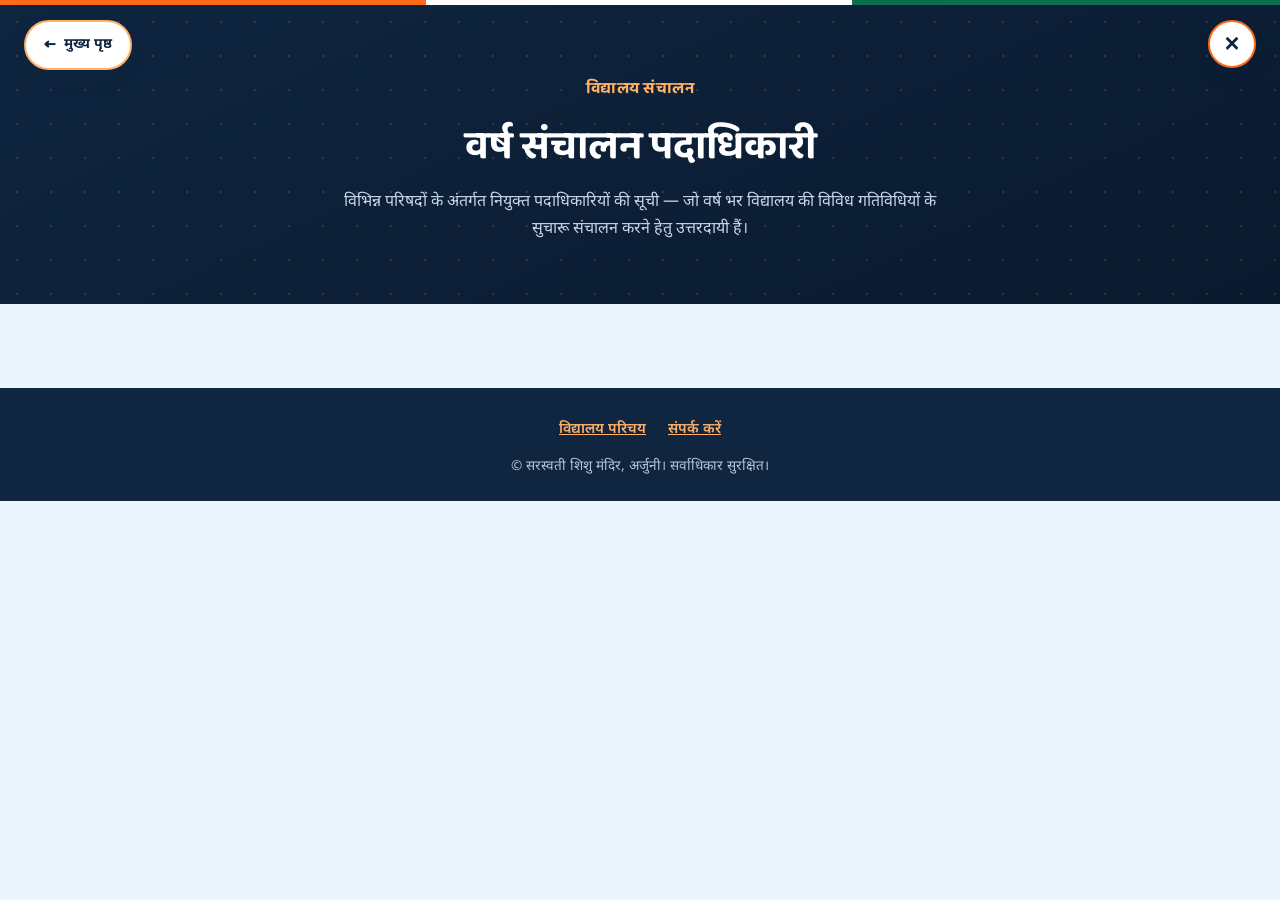
==== commit a1a3ed26: "Update member photos in padadhikari.html" ====
--- a/padadhikari.html
+++ b/padadhikari.html
@@ -179,14 +179,15 @@
     name: "विद्यालय पदाधिकारी",
     members: [
       { name: "अरमान ताटी", post: "अध्यक्ष", gender: "boy" , photo: "https://github.com/gulshanbhardwaj1/Saraswati-Shishu-Mandir-Arjuni/blob/main/all-images/Kishor%20Bharati%20adhyaksh.jpg" },
-      { name: "रवि शंकर सेन", post: "उपाध्यक्ष", gender: "boy", photo:""},
+      { name: "रवि शंकर सेन", post: "उपाध्यक्ष", gender: "boy", photo:"https://github.com/gulshanbhardwaj1/Saraswati-Shishu-Mandir-Arjuni/blob/main/all-images/Kishorbharatiupadhyaksh.jpg"},
       { name: "भानु प्रताप यादव", post: "सचिव", gender: "boy" },
       { name: "ज्ञानु ध्रुव", post: "सह सचिव", gender: "boy" },
-      { name: "मयंक साहू", post: "सेनापति", gender: "boy" },
-      { name: "गुलशन भारद्वाज", post: "अनुशासन प्रमुख", gender: "boy" , photo:""},
+      { name: "मयंक साहू", post: "सेनापति", gender: "boy" photo: "https://github.com/gulshanbhardwaj1/Saraswati-Shishu-Mandir-Arjuni/blob/main/all-images/Kishorbharatisenapati.jpg"},
+      { name: "गुलशन भारद्वाज", post: "अनुशासन प्रमुख", gender: "boy" , photo:"https://github.com/gulshanbhardwaj1/Saraswati-Shishu-Mandir-Arjuni/blob/main/all-images/KishorBhartiyaanushasanpramukh.png"},
       { name: "दिनेश्वर बंजारे", post: "क्रीड़ा प्रमुख", gender: "boy", photo: "https://github.com/gulshanbhardwaj1/Saraswati-Shishu-Mandir-Arjuni/blob/main/all-images/KridaPramukh.jpg"},
+      { name: "प्रांजल वर्मा", post: "इको क्लब अध्यक्ष", gender: "boy", photo: "https://github.com/gulshanbhardwaj1/Saraswati-Shishu-Mandir-Arjuni/blob/main/all-images/Ecoclubadhyaksh.jpg"},
       { name: "ईशान कुरैशी", post: "शारीरिक प्रमुख", gender: "boy" },
-      { name: "मयंक साहू", post: "घोष प्रमुख", gender: "boy" },
+      { name: "मयंक साहू", post: "घोष प्रमुख",sankh:"यज्ञदीप वर्मा",बांसुरी:"वीरेंद्र वर्मा", gender: "boy" },
 
       { name: "सृष्टि ध्रुव", post: "अध्यक्ष", gender: "girl" , photo: "https://github.com/gulshanbhardwaj1/Saraswati-Shishu-Mandir-Arjuni/blob/main/all-images/%20KanyaBharatiadhyaksh.jpg" },
       { name: "शुभम", post: "उपाध्यक्ष", gender: "girl" },
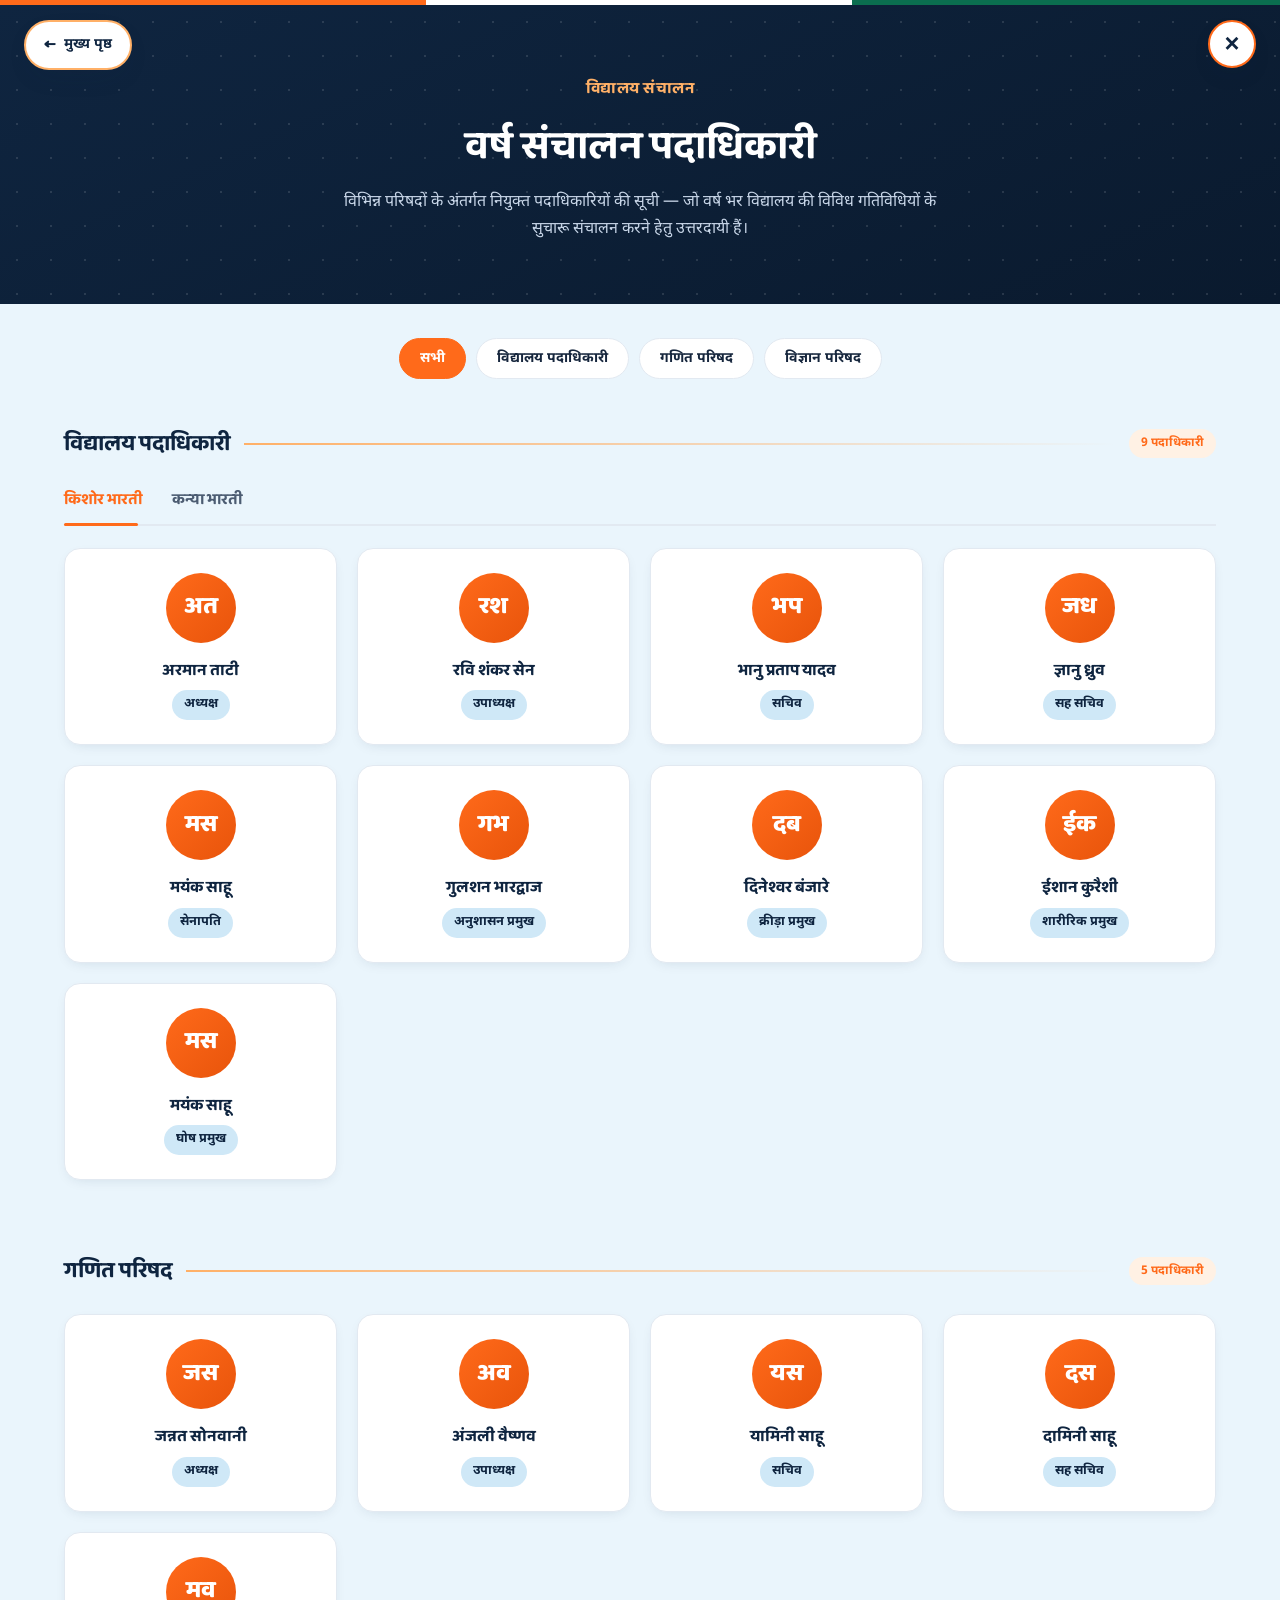
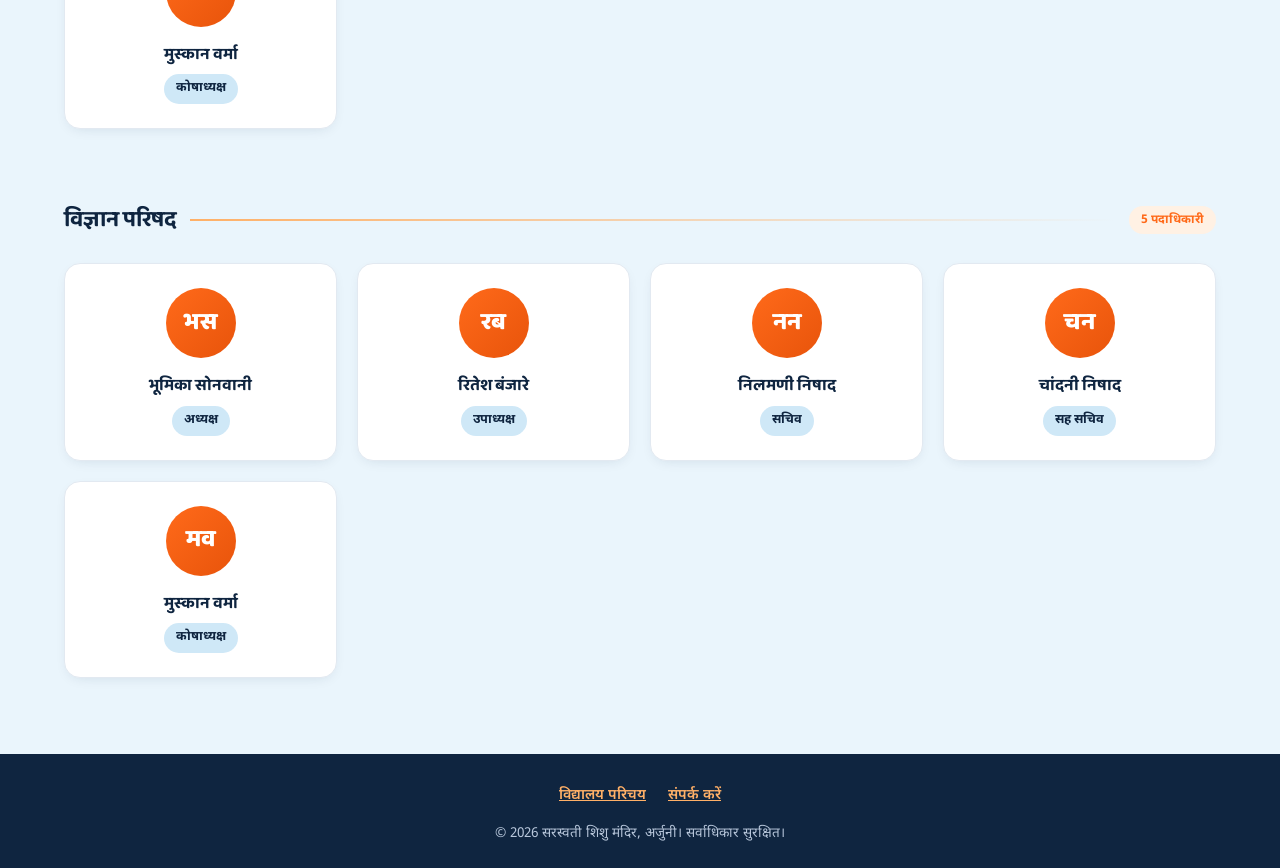
==== commit 76d93576: "Update padadhikari.html" ====
--- a/padadhikari.html
+++ b/padadhikari.html
@@ -179,34 +179,33 @@
     name: "विद्यालय पदाधिकारी",
     members: [
       { name: "अरमान ताटी", post: "अध्यक्ष", gender: "boy" , photo: "https://github.com/gulshanbhardwaj1/Saraswati-Shishu-Mandir-Arjuni/blob/main/all-images/Kishor%20Bharati%20adhyaksh.jpg" },
-      { name: "रवि शंकर सेन", post: "उपाध्यक्ष", gender: "boy", photo:"https://github.com/gulshanbhardwaj1/Saraswati-Shishu-Mandir-Arjuni/blob/main/all-images/Kishorbharatiupadhyaksh.jpg"},
-      { name: "भानु प्रताप यादव", post: "सचिव", gender: "boy" },
-      { name: "ज्ञानु ध्रुव", post: "सह सचिव", gender: "boy" },
-      { name: "मयंक साहू", post: "सेनापति", gender: "boy" photo: "https://github.com/gulshanbhardwaj1/Saraswati-Shishu-Mandir-Arjuni/blob/main/all-images/Kishorbharatisenapati.jpg"},
+      { name: "रवि शंकर सेन", post: "उपाध्यक्ष", gender: "boy" , photo:"https://github.com/gulshanbhardwaj1/Saraswati-Shishu-Mandir-Arjuni/blob/main/all-images/Kishorbharatiupadhyaksh.jpg"},
+      { name: "भानु प्रताप यादव", post: "सचिव", gender: "boy", photo: ""},
+      { name: "ज्ञानु ध्रुव", post: "सह सचिव", gender: "boy", photo: ""},
+      { name: "मयंक साहू", post: "सेनापति", gender: "boy", photo: "https://github.com/gulshanbhardwaj1/Saraswati-Shishu-Mandir-Arjuni/blob/main/all-images/Kishorbharatisenapati.jpg"},
       { name: "गुलशन भारद्वाज", post: "अनुशासन प्रमुख", gender: "boy" , photo:"https://github.com/gulshanbhardwaj1/Saraswati-Shishu-Mandir-Arjuni/blob/main/all-images/KishorBhartiyaanushasanpramukh.png"},
       { name: "दिनेश्वर बंजारे", post: "क्रीड़ा प्रमुख", gender: "boy", photo: "https://github.com/gulshanbhardwaj1/Saraswati-Shishu-Mandir-Arjuni/blob/main/all-images/KridaPramukh.jpg"},
-      { name: "प्रांजल वर्मा", post: "इको क्लब अध्यक्ष", gender: "boy", photo: "https://github.com/gulshanbhardwaj1/Saraswati-Shishu-Mandir-Arjuni/blob/main/all-images/Ecoclubadhyaksh.jpg"},
-      { name: "ईशान कुरैशी", post: "शारीरिक प्रमुख", gender: "boy" },
-      { name: "मयंक साहू", post: "घोष प्रमुख",sankh:"यज्ञदीप वर्मा",बांसुरी:"वीरेंद्र वर्मा", gender: "boy" },
+      { name: "ईशान कुरैशी", post: "शारीरिक प्रमुख", gender: "boy", photo:""},
+      { name: "मयंक साहू", post: "घोष प्रमुख" , gender: "boy" , photo:""},
 
       { name: "सृष्टि ध्रुव", post: "अध्यक्ष", gender: "girl" , photo: "https://github.com/gulshanbhardwaj1/Saraswati-Shishu-Mandir-Arjuni/blob/main/all-images/%20KanyaBharatiadhyaksh.jpg" },
-      { name: "शुभम", post: "उपाध्यक्ष", gender: "girl" },
-      { name: "लाडली बंजारे", post: "सचिव", gender: "girl" },
-      { name: "झरना वर्मा", post: "सह सचिव", gender: "girl" },
-      { name: "आस्था वर्मा", post: "सेनापति", gender: "girl" },
-      { name: "कौशिल्या साहू", post: "अनुशासन प्रमुख", gender: "girl" },
-      { name: "—", post: "क्रीड़ा प्रमुख", gender: "girl" }
+      { name: "शुभम", post: "उपाध्यक्ष", gender: "girl", photo: ""},
+      { name: "लाडली बंजारे", post: "सचिव", gender: "girl", photo: "" },
+      { name: "झरना वर्मा", post: "सह सचिव", gender: "girl", photo: "" },
+      { name: "आस्था वर्मा", post: "सेनापति", gender: "girl" , photo: ""},
+      { name: "कौशिल्या साहू", post: "अनुशासन प्रमुख", gender: "girl" , photo: ""},
+      { name: "—", post: "क्रीड़ा प्रमुख", gender: "girl" , photo: ""}
     ]
   },
   {
     id: "ganit",
     name: "गणित परिषद",
     members: [
-      { name: "जन्नत सोनवानी", post: "अध्यक्ष" },
-      { name: "अंजली वैष्णव", post: "उपाध्यक्ष" },
-      { name: "यामिनी साहू", post: "सचिव" },
-      { name: "दामिनी साहू", post: "सह सचिव" },
-      { name: "मुस्कान वर्मा", post: "कोषाध्यक्ष" }
+      { name: "जन्नत सोनवानी", post: "अध्यक्ष" , photo: ""},
+      { name: "अंजली वैष्णव", post: "उपाध्यक्ष", photo: "" },
+      { name: "यामिनी साहू", post: "सचिव" , photo: ""},
+      { name: "दामिनी साहू", post: "सह सचिव", photo: "" },
+      { name: "मुस्कान वर्मा", post: "कोषाध्यक्ष", photo: "" }
     ]
   },
   {
@@ -214,10 +213,10 @@
     name: "विज्ञान परिषद",
     members: [
       { name: "भूमिका सोनवानी", post: "अध्यक्ष" , photo: "https://github.com/gulshanbhardwaj1/Saraswati-Shishu-Mandir-Arjuni/blob/main/all-images/%20vigyan%20Parishad%20adhyaksh.jpg"},
-      { name: "रितेश बंजारे", post: "उपाध्यक्ष" },
-      { name: "निलमणी निषाद", post: "सचिव" },
-      { name: "चांदनी निषाद", post: "सह सचिव" },
-      { name: "मुस्कान वर्मा", post: "कोषाध्यक्ष" }
+      { name: "रितेश बंजारे", post: "उपाध्यक्ष", photo: "" },
+      { name: "निलमणी निषाद", post: "सचिव" , photo: ""},
+      { name: "चांदनी निषाद", post: "सह सचिव", photo: "" },
+      { name: "मुस्कान वर्मा", post: "कोषाध्यक्ष" , photo: ""}
     ]
   },
 ];
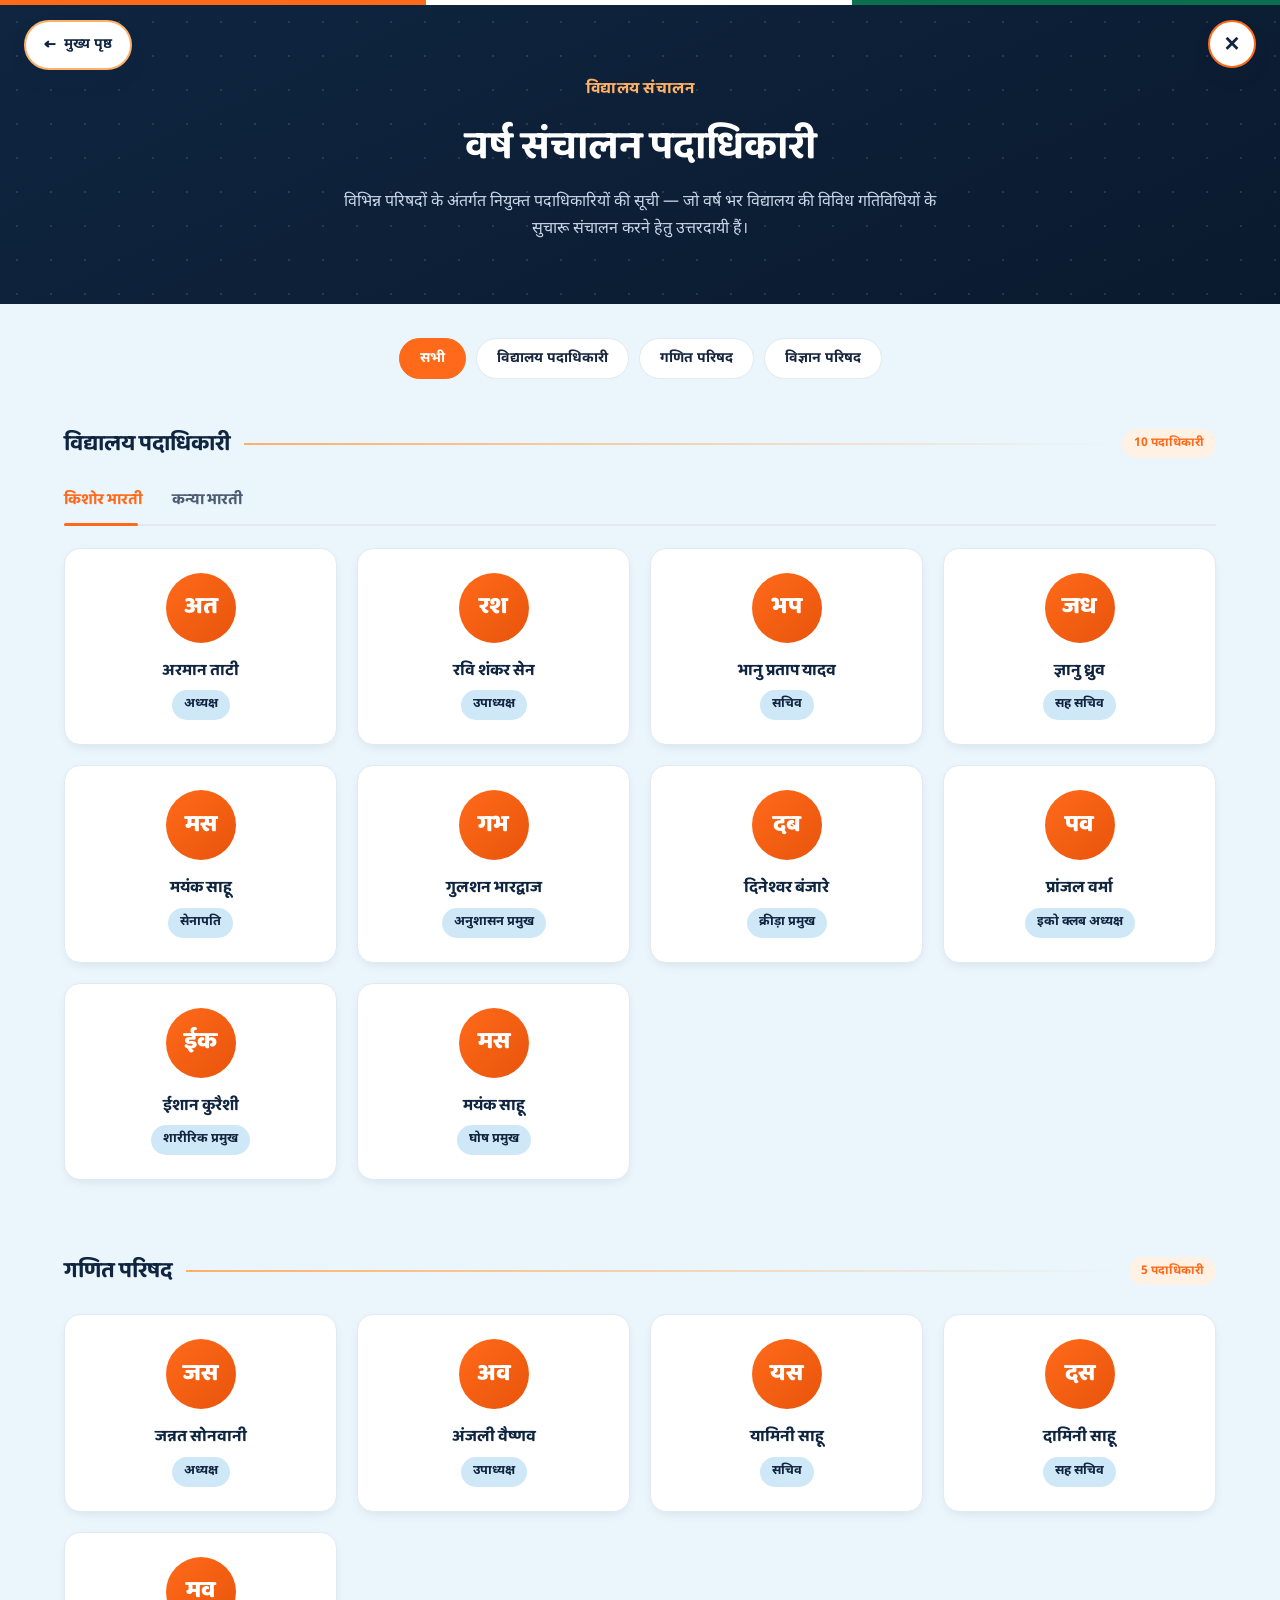
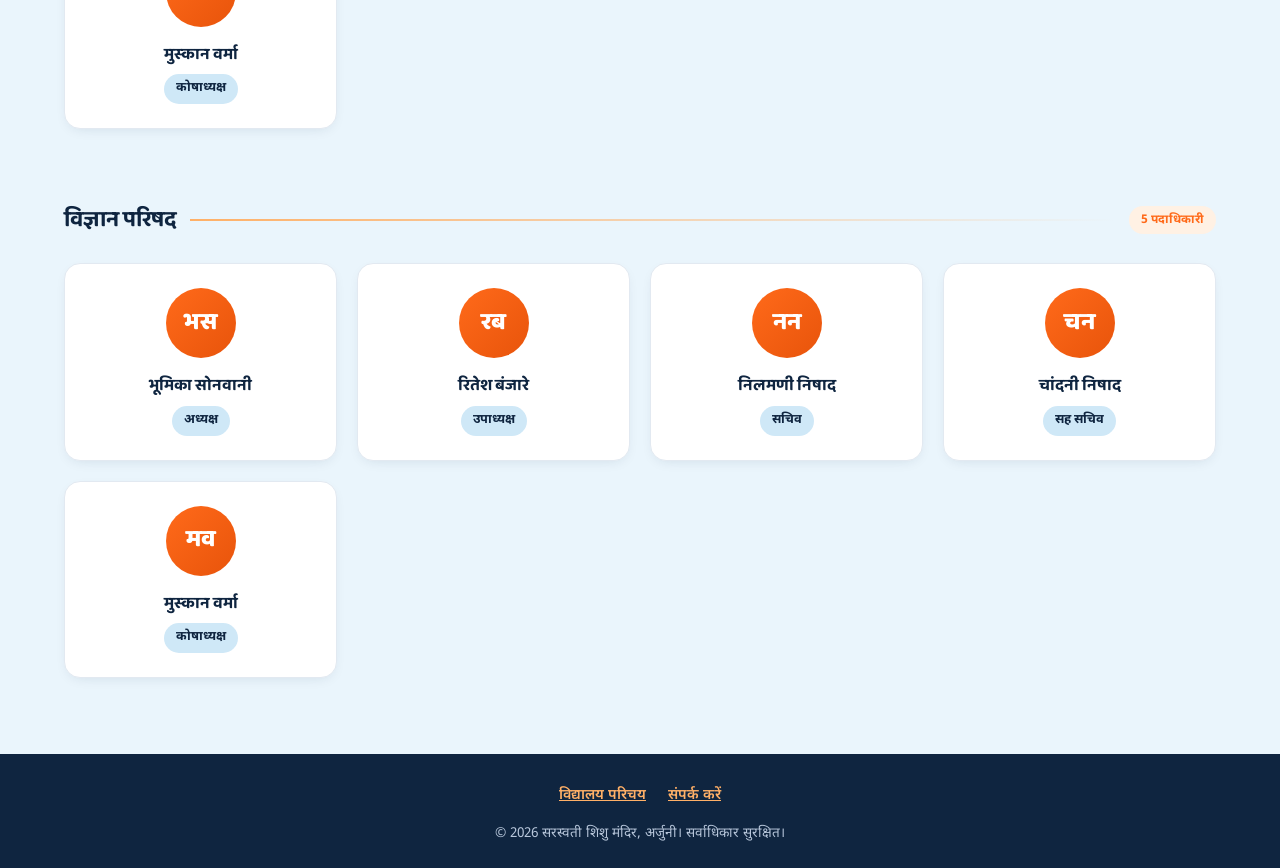
==== commit 4a67e7c2: "Add new member 'प्रांजल वर्मा' to the list" ====
--- a/padadhikari.html
+++ b/padadhikari.html
@@ -185,6 +185,7 @@
       { name: "मयंक साहू", post: "सेनापति", gender: "boy", photo: "https://github.com/gulshanbhardwaj1/Saraswati-Shishu-Mandir-Arjuni/blob/main/all-images/Kishorbharatisenapati.jpg"},
       { name: "गुलशन भारद्वाज", post: "अनुशासन प्रमुख", gender: "boy" , photo:"https://github.com/gulshanbhardwaj1/Saraswati-Shishu-Mandir-Arjuni/blob/main/all-images/KishorBhartiyaanushasanpramukh.png"},
       { name: "दिनेश्वर बंजारे", post: "क्रीड़ा प्रमुख", gender: "boy", photo: "https://github.com/gulshanbhardwaj1/Saraswati-Shishu-Mandir-Arjuni/blob/main/all-images/KridaPramukh.jpg"},
+      { name: "प्रांजल वर्मा", post: "इको क्लब अध्यक्ष", gender: "boy", photo: "https://github.com/gulshanbhardwaj1/Saraswati-Shishu-Mandir-Arjuni/blob/main/all-images/Ecoclubadhyaksh.jpg"},
       { name: "ईशान कुरैशी", post: "शारीरिक प्रमुख", gender: "boy", photo:""},
       { name: "मयंक साहू", post: "घोष प्रमुख" , gender: "boy" , photo:""},
 
